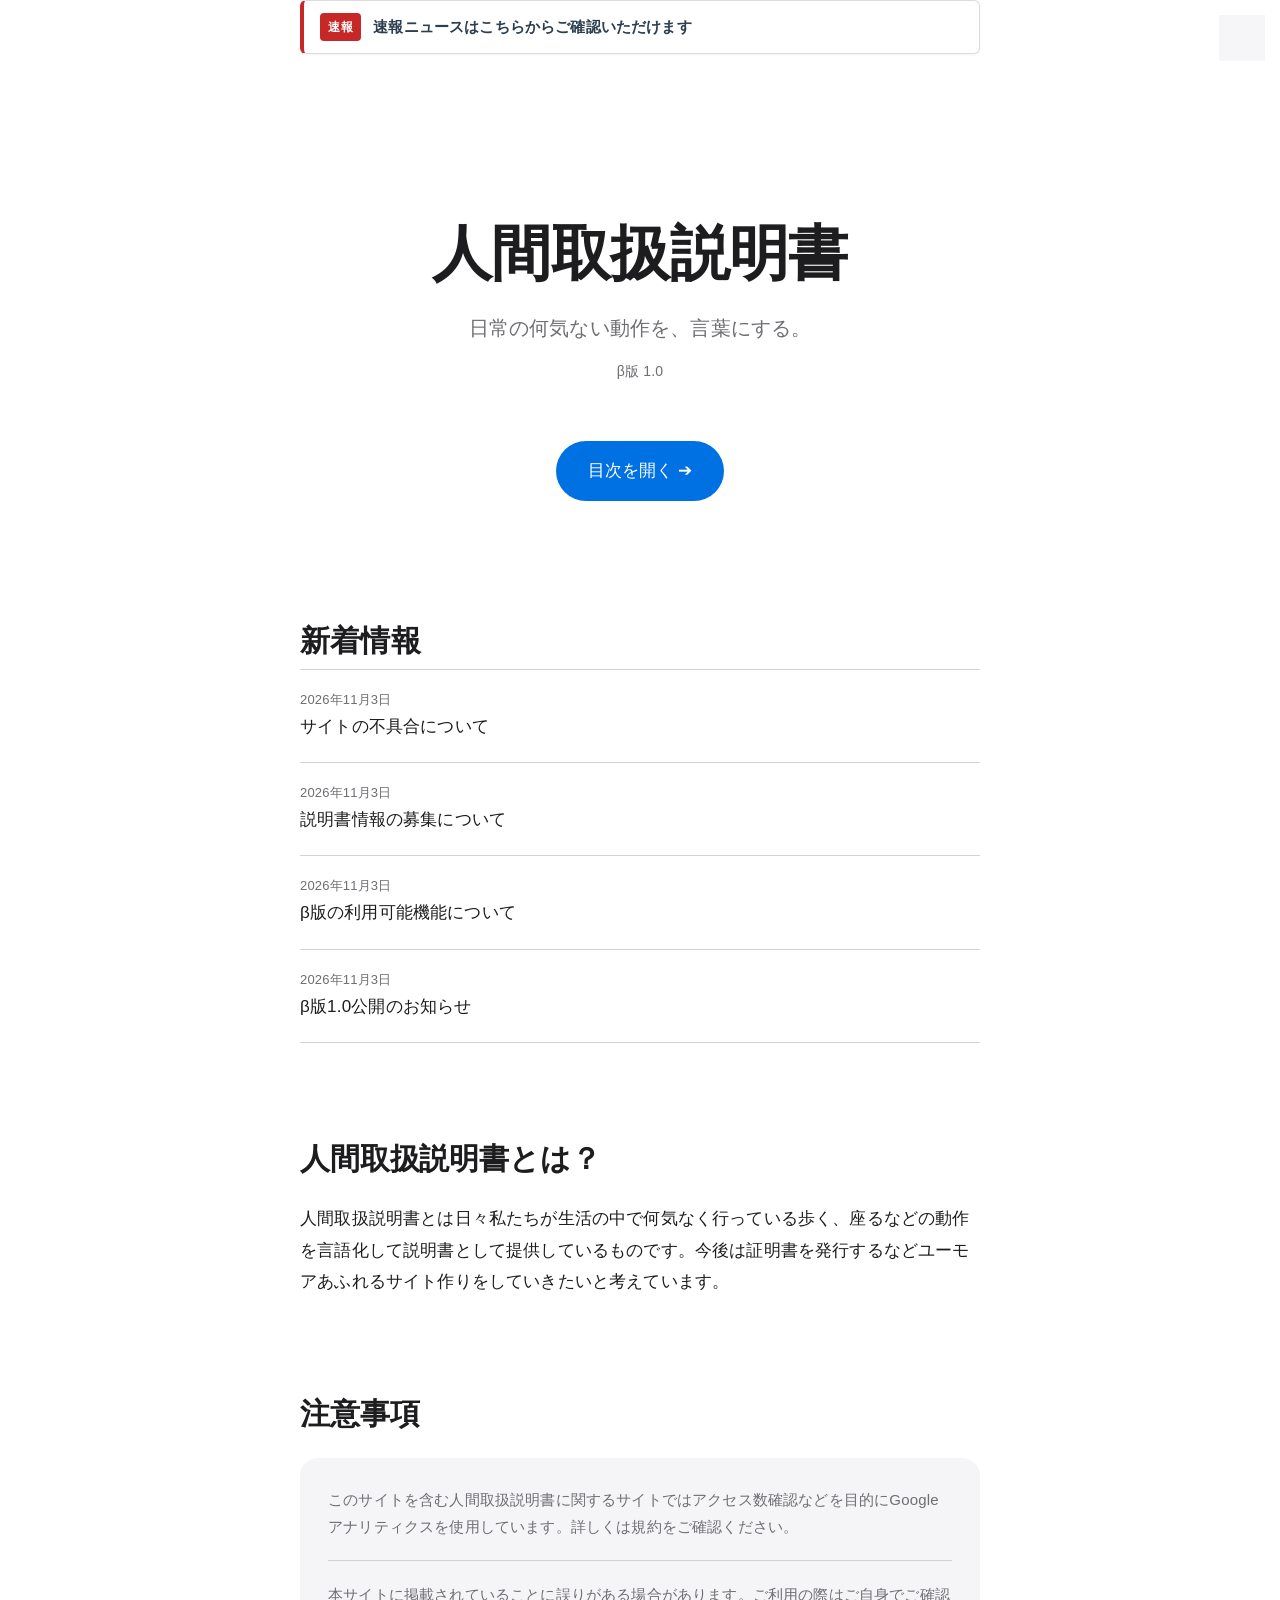
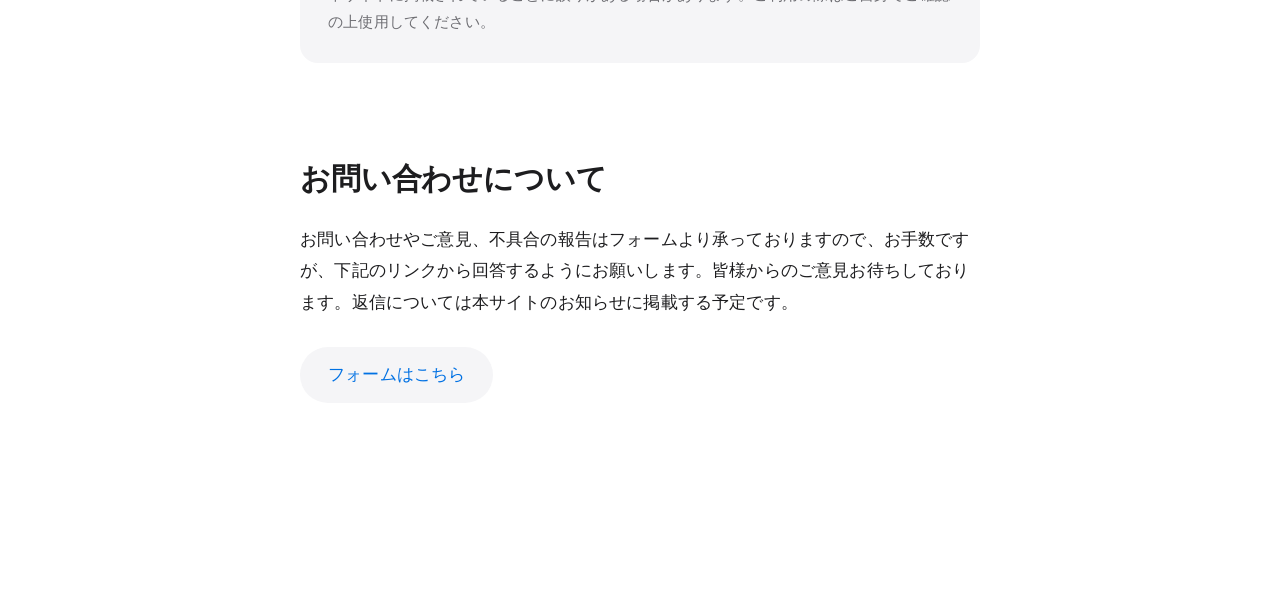
==== File/index.html @ 8fcf781a "Add files via upload" ====
<!DOCTYPE html>
<html lang="ja">
<head>
<!-- Google tag (gtag.js) -->
<script async src="https://www.googletagmanager.com/gtag/js?id=G-K6Q22WLT6H"></script>
<script>
  window.dataLayer = window.dataLayer || [];
  function gtag(){dataLayer.push(arguments);}
  gtag('js', new Date());

  gtag('config', 'G-K6Q22WLT6H');
</script>
  <meta charset="UTF-8">
  <meta http-equiv="X-UA-Compatible" content="IE=Edge">
  <meta name="viewport" content="width=device-width, initial-scale=1">

  <title>人間取扱説明書</title>

  <!-- Custom Styles -->
  <link rel="stylesheet" href="style.css">
  <!-- Google tag (gtag.js) -->
<script async src="https://www.googletagmanager.com/gtag/js?id=G-6L32VTTC0X"></script>
<script>
  window.dataLayer = window.dataLayer || [];
  function gtag(){dataLayer.push(arguments);}
  gtag('js', new Date());

  gtag('config', 'G-6L32VTTC0X');
</script>
</head>

<body>

  <!-- ハンバーガーボタン -->
  <button type="button" class="hamburger-btn" id="hamburgerBtn" aria-label="メニューを開く">
    <span class="hamburger-bar"></span>
    <span class="hamburger-bar"></span>
    <span class="hamburger-bar"></span>
  </button>

  <!-- オーバーレイ背景 -->
  <div class="nav-overlay" id="navOverlay"></div>

  <!-- ナビゲーションメニュー -->
  <nav class="drawer-nav" id="drawerNav">
    <ul class="drawer-menu">
      <li><a href="index.html">トップ</a></li>
      <li><a href="mokuji.html">目次</a></li>
      <li><a href="kiyaku.html">利用規約</a></li>
      <li><a href="foam.html">お問い合わせ</a></li>
      <li><button type="button" class="menu-info-btn" id="infoMenuBtn">情報</button></li>
    </ul>
  </nav>

  <!-- 情報表示用モーダル（ポップアップ） -->
  <div class="info-modal" id="infoModal" aria-hidden="true">
    <div class="info-modal-overlay" id="modalOverlay"></div>
    <div class="info-modal-content">
      <div class="info-modal-header">
        <h3>閲覧環境・情報</h3>
        <button type="button" class="info-modal-close" id="modalCloseBtn" aria-label="閉じる">&times;</button>
      </div>
      <div class="info-modal-body">
        <dl class="info-list">
          <dt>利用ブラウザ</dt>
          <dd id="infoBrowser">-</dd>
          <dt>OS</dt>
          <dd id="infoOS">-</dd>
          <dt>OSバージョン</dt>
          <dd id="infoOSVer">-</dd>
          <dt>端末名</dt>
          <dd id="infoDevice">-</dd>
          <dt>アクセス日時</dt>
          <dd id="infoTime">-</dd>
          <dt>人間取扱説明書バージョン</dt>
          <dd id="infoAppVer">β版 1.0</dd>
        </dl>
      </div>
    </div>
  </div>

  <main class="sheet">
    
<!-- 🚨 速報ニュースエリア（見出しのみ・落ち着いたデザイン） -->
<section class="breaking-news-simple">
  <span class="breaking-badge">速報</span>
  <a href="date.html?page=5" class="breaking-text">速報ニュースはこちらからご確認いただけます</a>
</section>

    <!-- 表紙 -->
    <header class="cover">
      <h1>人間取扱説明書</h1>
      <p class="cover-sub">日常の何気ない動作を、言葉にする。</p>
      <p class="cover-ver">β版 1.0</p>
    </header>

    <!-- 目次ボタン -->
    <div class="mokuji-wrapper">
      <a href="mokuji.html" id="mokuji" class="btn-mokuji">目次を開く ➔</a>
    </div>
        <!-- 新着情報セクション -->
    <section class="news-container">
      <div class="news-header">新着情報</div>
      <ul class="news-list">
             <li><div class="news-content">
            <div class="news-date">2026年11月3日</div>
            <a href="date.html?page=7">サイトの不具合について</a>
          </div>
        </li>
         <li><div class="news-content">
            <div class="news-date">2026年11月3日</div>
            <a href="date.html?page=4">説明書情報の募集について</a>
          </div>
        </li>
        <li>
          <div class="news-content">
            <div class="news-date">2026年11月3日</div>
            <a href="date.html?page=3">β版の利用可能機能について</a>
          </div>
        </li>
        <li>
          <div class="news-content">
            <div class="news-date">2026年11月3日</div>
            <a href="date.html?page=2">β版1.0公開のお知らせ</a>
          </div>
        </li>
      </ul>
    </section>


    <section class="block">
      <h2>人間取扱説明書とは？</h2>
      <p>人間取扱説明書とは日々私たちが生活の中で何気なく行っている歩く、座るなどの動作を言語化して説明書として提供しているものです。今後は証明書を発行するなどユーモアあふれるサイト作りをしていきたいと考えています。</p>
    </section>


    <!-- 注意事項 -->
    <section class="caution">
      <h2 class="caution-title">注意事項</h2>
      <ul class="caution-list">
        <li>このサイトを含む人間取扱説明書に関するサイトではアクセス数確認などを目的にGoogleアナリティクスを使用しています。詳しくは規約をご確認ください。</li>
        <li>本サイトに掲載されていることに誤りがある場合があります。ご利用の際はご自身でご確認の上使用してください。</li>
      </ul>
    </section>

    <section class="block">
      <h2>お問い合わせについて</h2>
      <p>お問い合わせやご意見、不具合の報告はフォームより承っておりますので、お手数ですが、下記のリンクから回答するようにお願いします。皆様からのご意見お待ちしております。返信については本サイトのお知らせに掲載する予定です。</p>
      <a href="foam.html" class="btn-form">フォームはこちら</a>
    </section>

  </main>

  <script src="main.js"></script>
</body>
</html>
---- File/style.css ----
/* ==========================================
   人間取扱説明書 - ミニマルデザイン
   余白・大きな見出し・細い線・ごく弱い影
   ========================================== */
:root {
  --text: #1d1d1f;
  --text-sub: #6e6e73;
  --bg: #ffffff;
  --surface: #f5f5f7;
  --line: #d2d2d7;
  --accent: #0071e3;
  --accent-hover: #0062c4;
  --radius: 18px;
}

*,
*::before,
*::after { box-sizing: border-box; }

html { font-size: 16px; }

body {
  margin: 0;
  padding: 0 24px 96px;
  background: var(--bg);
  color: var(--text);
  font-family: -apple-system, BlinkMacSystemFont, "SF Pro Text", "Hiragino Sans",
               "Hiragino Kaku Gothic ProN", "Noto Sans JP", "Yu Gothic", Meiryo, sans-serif;
  font-size: 1.0625rem;
  line-height: 1.85;
  letter-spacing: 0.01em;
  -webkit-font-smoothing: antialiased;
  -webkit-text-size-adjust: 100%;
}

a { color: var(--accent); text-decoration: none; }
a:hover { text-decoration: underline; }

:focus-visible {
  outline: 3px solid rgba(0, 113, 227, 0.45);
  outline-offset: 3px;
}

.sheet {
  max-width: 680px;
  margin: 0 auto;
}

/* --- 表紙 --- */
.cover {
  padding: 144px 0 56px;
  text-align: center;
}

h1 {
  margin: 0;
  font-size: clamp(2.5rem, 9vw, 3.75rem);
  font-weight: 700;
  line-height: 1.2;
  letter-spacing: -0.01em;
}

.cover-sub {
  margin: 20px 0 0;
  font-size: 1.25rem;
  color: var(--text-sub);
}

.cover-ver {
  margin: 12px 0 0;
  font-size: 0.875rem;
  color: var(--text-sub);
}

/* --- 目次ボタン --- */
.mokuji-wrapper {
  text-align: center;
  margin: 0 0 120px;
}

.btn-mokuji {
  display: inline-block;
  padding: 14px 32px;
  background: var(--accent);
  color: #fff;
  border-radius: 980px;
  font-size: 1.0625rem;
  font-weight: 500;
  text-decoration: none;
  transition: background-color 0.2s ease;
}

.btn-mokuji:hover {
  background: var(--accent-hover);
  text-decoration: none;
}

/* --- 見出し・本文 --- */
.block,
.news-container,
.caution { margin-bottom: 96px; }

h2 {
  margin: 0 0 24px;
  font-size: 1.875rem;
  font-weight: 700;
  line-height: 1.35;
  letter-spacing: -0.005em;
}

p { margin: 0 0 1.25em; color: var(--text); }

/* --- 新着情報 --- */
.news-header {
  margin-bottom: 8px;
  font-size: 1.875rem;
  font-weight: 700;
  line-height: 1.35;
}

.news-list {
  list-style: none;
  margin: 0;
  padding: 0;
  border-top: 1px solid var(--line);
}

.news-list li {
  padding: 20px 0;
  border-bottom: 1px solid var(--line);
}

.news-content { display: flex; flex-direction: column; }

.news-date {
  font-size: 0.8125rem;
  color: var(--text-sub);
  line-height: 1.6;
}

.news-list a {
  color: var(--text);
  font-weight: 500;
}

.news-list a:hover { color: var(--accent); text-decoration: none; }

.badge {
  color: #d32f2f;
  font-size: 0.85rem;
  font-weight: bold;
  margin-left: 5px;
}

/* --- 注意事項 --- */
.caution-title { margin-bottom: 24px; }

.caution-list {
  list-style: none;
  margin: 0;
  padding: 8px 28px;
  background: var(--surface);
  border-radius: var(--radius);
}

.caution-list li {
  padding: 20px 0;
  border-bottom: 1px solid var(--line);
  font-size: 0.9375rem;
  line-height: 1.8;
  color: var(--text-sub);
}

.caution-list li:last-child { border-bottom: none; }

/* --- フォームリンク --- */
.btn-form {
  display: inline-block;
  margin-top: 8px;
  padding: 12px 28px;
  background: var(--surface);
  color: var(--accent);
  border-radius: 980px;
  font-weight: 500;
  text-decoration: none;
  transition: background-color 0.2s ease;
}

.btn-form:hover {
  background: #ebebef;
  text-decoration: none;
}

/* ==========================================
   ハンバーガーボタン
   ========================================== */
.hamburger-btn {
  position: fixed;
  top: 16px;
  right: 16px;
  z-index: 1001;
  width: 44px;
  height: 44px;
  background: rgba(245, 245, 247, 0.85);
  -webkit-backdrop-filter: saturate(180%) blur(20px);
  backdrop-filter: saturate(180%) blur(20px);
  border: none;
  border-radius: 50%;
  box-shadow: 0 0 0 1px rgba(0, 0, 0, 0.06);
  cursor: pointer;
  display: flex;
  flex-direction: column;
  justify-content: center;
  align-items: center;
  gap: 5px;
  padding: 0;
}

.hamburger-bar {
  display: block;
  width: 18px;
  height: 1.5px;
  background-color: var(--text);
  transition: transform 0.3s ease, opacity 0.3s ease;
}

.hamburger-btn.is-active .hamburger-bar:nth-child(1) { transform: translateY(6.5px) rotate(45deg); }
.hamburger-btn.is-active .hamburger-bar:nth-child(2) { opacity: 0; }
.hamburger-btn.is-active .hamburger-bar:nth-child(3) { transform: translateY(-6.5px) rotate(-45deg); }

/* ==========================================
   ドロワーメニュー & オーバーレイ
   ========================================== */
.nav-overlay {
  position: fixed;
  top: 0;
  left: 0;
  width: 100%;
  height: 100%;
  background-color: rgba(0, 0, 0, 0.25);
  z-index: 999;
  opacity: 0;
  visibility: hidden;
  transition: opacity 0.3s ease, visibility 0.3s ease;
}

.nav-overlay.is-active { opacity: 1; visibility: visible; }

.drawer-nav {
  position: fixed;
  top: 0;
  right: -300px;
  width: 280px;
  height: 100%;
  background-color: rgba(255, 255, 255, 0.92);
  -webkit-backdrop-filter: saturate(180%) blur(20px);
  backdrop-filter: saturate(180%) blur(20px);
  z-index: 1000;
  box-shadow: -1px 0 0 rgba(0, 0, 0, 0.08);
  transition: right 0.3s ease;
  padding-top: 88px;
}

.drawer-nav.is-active { right: 0; }

.drawer-menu {
  list-style: none;
  padding: 0 24px;
  margin: 0;
}

.drawer-menu li { border-bottom: 1px solid #e8e8ed; }

.drawer-menu a,
.drawer-menu .menu-info-btn {
  display: block;
  width: 100%;
  padding: 18px 0;
  color: var(--text);
  text-decoration: none;
  font-size: 1.0625rem;
  font-weight: 500;
  text-align: left;
  background: none;
  border: none;
  cursor: pointer;
  font-family: inherit;
}

.drawer-menu a:hover,
.drawer-menu .menu-info-btn:hover {
  color: var(--accent);
  text-decoration: none;
}

/* ==========================================
   情報モーダル（ポップアップ）
   ========================================== */
.info-modal {
  position: fixed;
  top: 0;
  left: 0;
  width: 100%;
  height: 100%;
  z-index: 2000;
  display: flex;
  justify-content: center;
  align-items: center;
  opacity: 0;
  visibility: hidden;
  transition: opacity 0.3s ease, visibility 0.3s ease;
}

.info-modal.is-active { opacity: 1; visibility: visible; }

.info-modal-overlay {
  position: absolute;
  top: 0;
  left: 0;
  width: 100%;
  height: 100%;
  background-color: rgba(0, 0, 0, 0.3);
}

.info-modal-content {
  position: relative;
  background-color: var(--bg);
  width: 90%;
  max-width: 440px;
  border-radius: 20px;
  box-shadow: 0 12px 40px rgba(0, 0, 0, 0.12);
  overflow: hidden;
  z-index: 2001;
}

.info-modal-header {
  display: flex;
  justify-content: space-between;
  align-items: center;
  padding: 20px 24px 8px;
  color: var(--text);
}

.info-modal-header h3 {
  margin: 0;
  font-size: 1.25rem;
  font-weight: 700;
}

.info-modal-close {
  width: 32px;
  height: 32px;
  background: var(--surface);
  border: none;
  border-radius: 50%;
  color: var(--text-sub);
  font-size: 1.25rem;
  line-height: 1;
  cursor: pointer;
  padding: 0;
}

.info-modal-close:hover { background: #ebebef; }

.info-modal-body { padding: 8px 24px 24px; }

.info-list {
  display: grid;
  grid-template-columns: 150px 1fr;
  margin: 0;
  font-size: 0.9375rem;
  line-height: 1.6;
}

.info-list dt,
.info-list dd {
  padding: 12px 0;
  border-bottom: 1px solid #e8e8ed;
}

.info-list dt { color: var(--text-sub); }

.info-list dd {
  margin: 0;
  color: var(--text);
  word-break: break-all;
}

.info-list dt:nth-last-of-type(1),
.info-list dd:last-of-type { border-bottom: none; }

/* ==========================================
   スマホ
   ========================================== */
@media (max-width: 480px) {
  body { padding: 0 20px 72px; font-size: 1rem; }
  .cover { padding: 112px 0 40px; }
  .cover-sub { font-size: 1.0625rem; }
  .mokuji-wrapper { margin-bottom: 88px; }
  .block, .news-container, .caution { margin-bottom: 72px; }
  h2, .news-header { font-size: 1.625rem; }
  .caution-list { padding: 4px 20px; }

  .info-list { grid-template-columns: 1fr; }
  .info-list dt { padding: 12px 0 0; border-bottom: none; font-size: 0.8125rem; }
  .info-list dd { padding: 2px 0 12px; }
}

@media (prefers-reduced-motion: reduce) {
  * { transition: none !important; }
}
/* --- 落ち着いた速報ニュースのデザイン --- */
.breaking-news-simple {
    background-color: #ffffff;
    border: 1px solid #dcdcdc;
    border-left: 4px solid #c62828; /* 左端だけに深みのある赤アクセント */
    border-radius: 6px;
    padding: 12px 16px;
    margin-bottom: 20px;
    display: flex;
    align-items: center;
    gap: 12px;
    box-shadow: 0 1px 3px rgba(0, 0, 0, 0.05);
}

/* バッジ（派手さを抑えたエンジ色） */
.breaking-badge {
    background-color: #c62828;
    color: #ffffff;
    font-size: 0.75rem;
    font-weight: bold;
    padding: 3px 8px;
    border-radius: 4px;
    white-space: nowrap;
    letter-spacing: 0.05em;
}

/* 見出しテキストとリンク */
.breaking-text {
    color: #2c3e50;
    font-size: 0.95rem;
    font-weight: 600;
    text-decoration: none;
    line-height: 1.4;
    transition: color 0.2s ease;
}

.breaking-text:hover {
    color: #c62828;
    text-decoration: underline;
}

/* スマホ表示の微調整 */
@media (max-width: 480px) {
    .breaking-news-simple {
        padding: 10px 12px;
        gap: 8px;
    }
    .breaking-text {
        font-size: 0.88rem;
    }
}
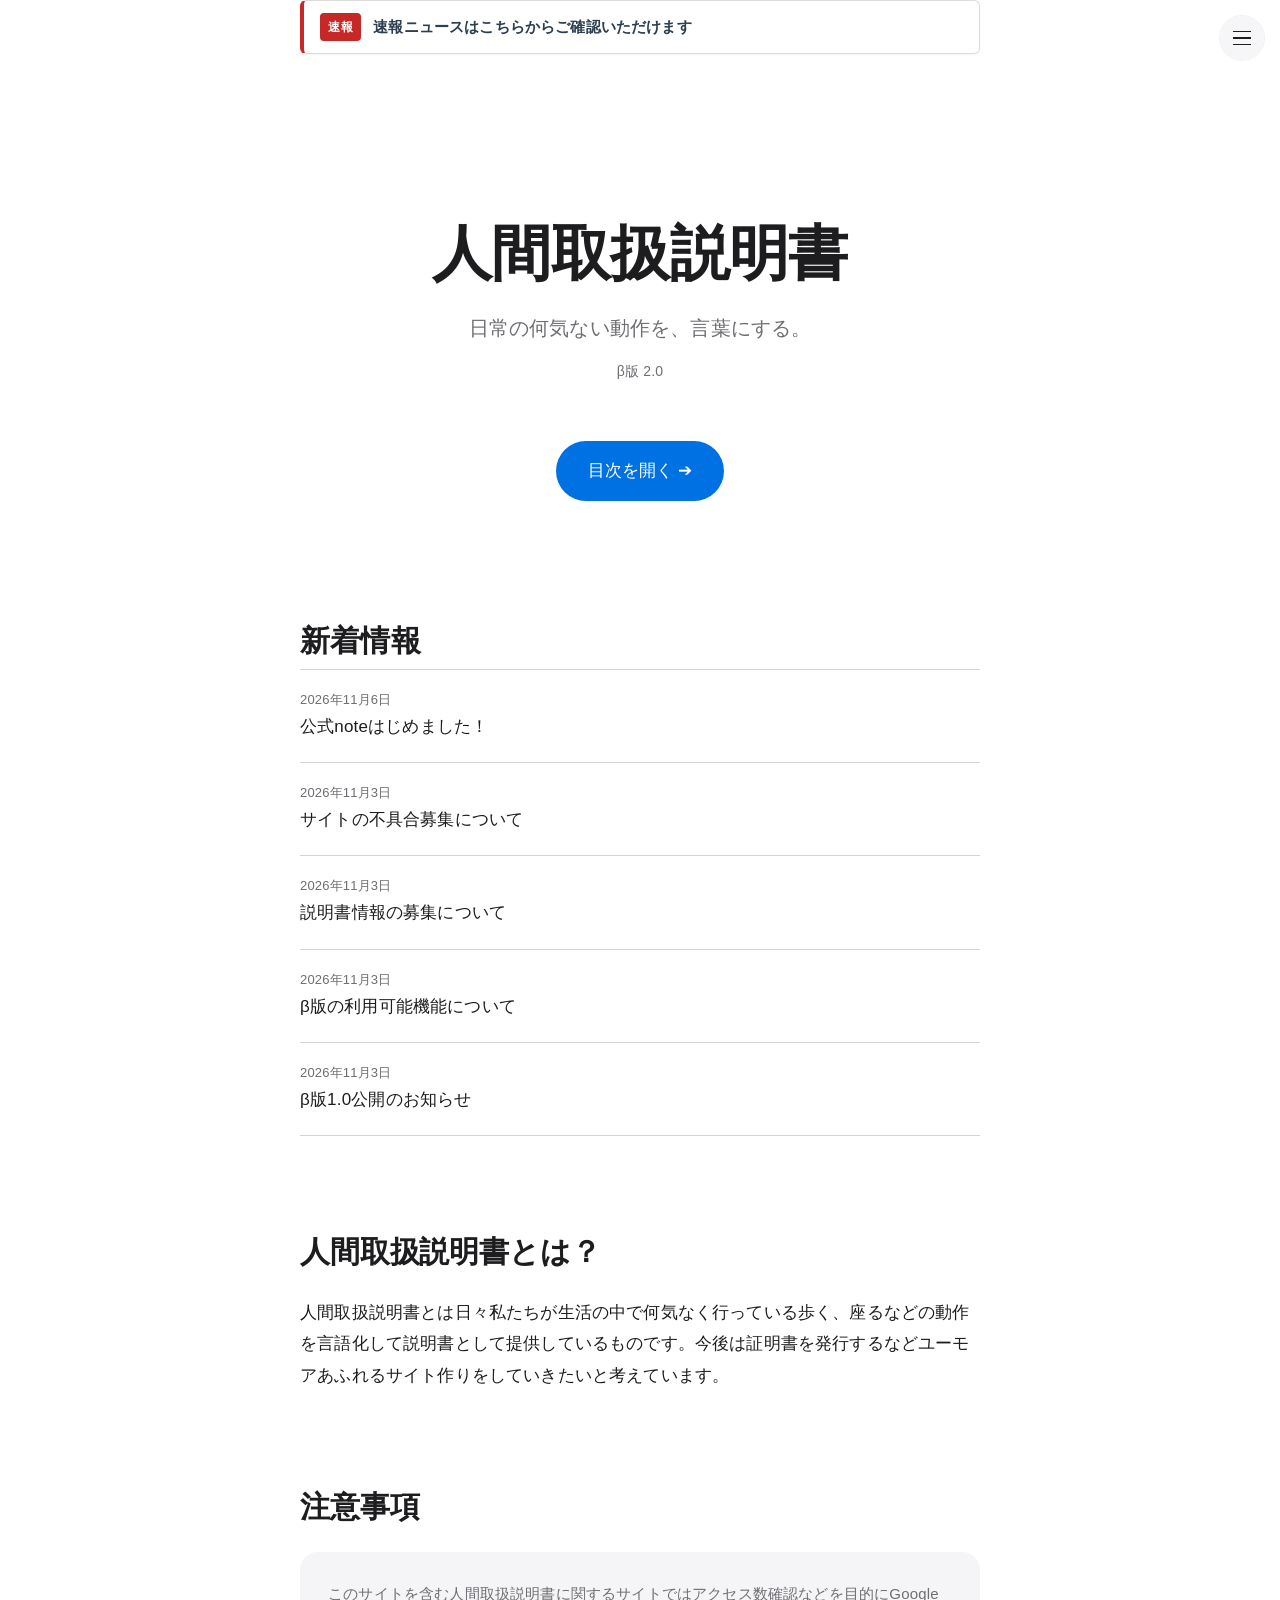
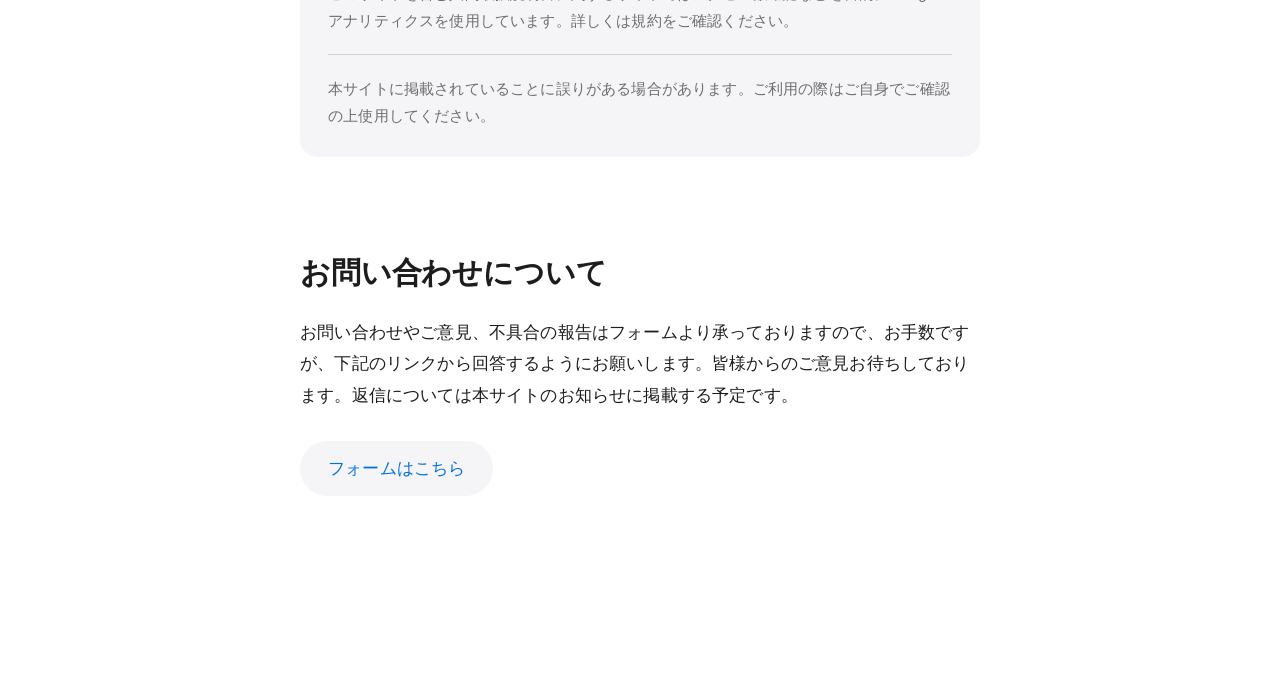
==== commit a1de0878: "Add files via upload" ====
--- a/File/index.html
+++ b/File/index.html
@@ -48,6 +48,7 @@
       <li><a href="mokuji.html">目次</a></li>
       <li><a href="kiyaku.html">利用規約</a></li>
       <li><a href="foam.html">お問い合わせ</a></li>
+        <li><a href="Maintenance.html">メンテナンス情報</a></li>
       <li><button type="button" class="menu-info-btn" id="infoMenuBtn">情報</button></li>
     </ul>
   </nav>
@@ -73,7 +74,7 @@
           <dt>アクセス日時</dt>
           <dd id="infoTime">-</dd>
           <dt>人間取扱説明書バージョン</dt>
-          <dd id="infoAppVer">β版 1.0</dd>
+          <dd id="infoAppVer">β版 2.0</dd>
         </dl>
       </div>
     </div>
@@ -91,7 +92,7 @@
     <header class="cover">
       <h1>人間取扱説明書</h1>
       <p class="cover-sub">日常の何気ない動作を、言葉にする。</p>
-      <p class="cover-ver">β版 1.0</p>
+      <p class="cover-ver">β版 2.0</p>
     </header>
 
     <!-- 目次ボタン -->
@@ -102,9 +103,14 @@
     <section class="news-container">
       <div class="news-header">新着情報</div>
       <ul class="news-list">
+                     <li><div class="news-content">
+            <div class="news-date">2026年11月6日</div>
+            <a href="date.html?page=8">公式noteはじめました！</a>
+          </div>
+        </li>
              <li><div class="news-content">
             <div class="news-date">2026年11月3日</div>
-            <a href="date.html?page=7">サイトの不具合について</a>
+            <a href="date.html?page=7">サイトの不具合募集について</a>
           </div>
         </li>
          <li><div class="news-content">
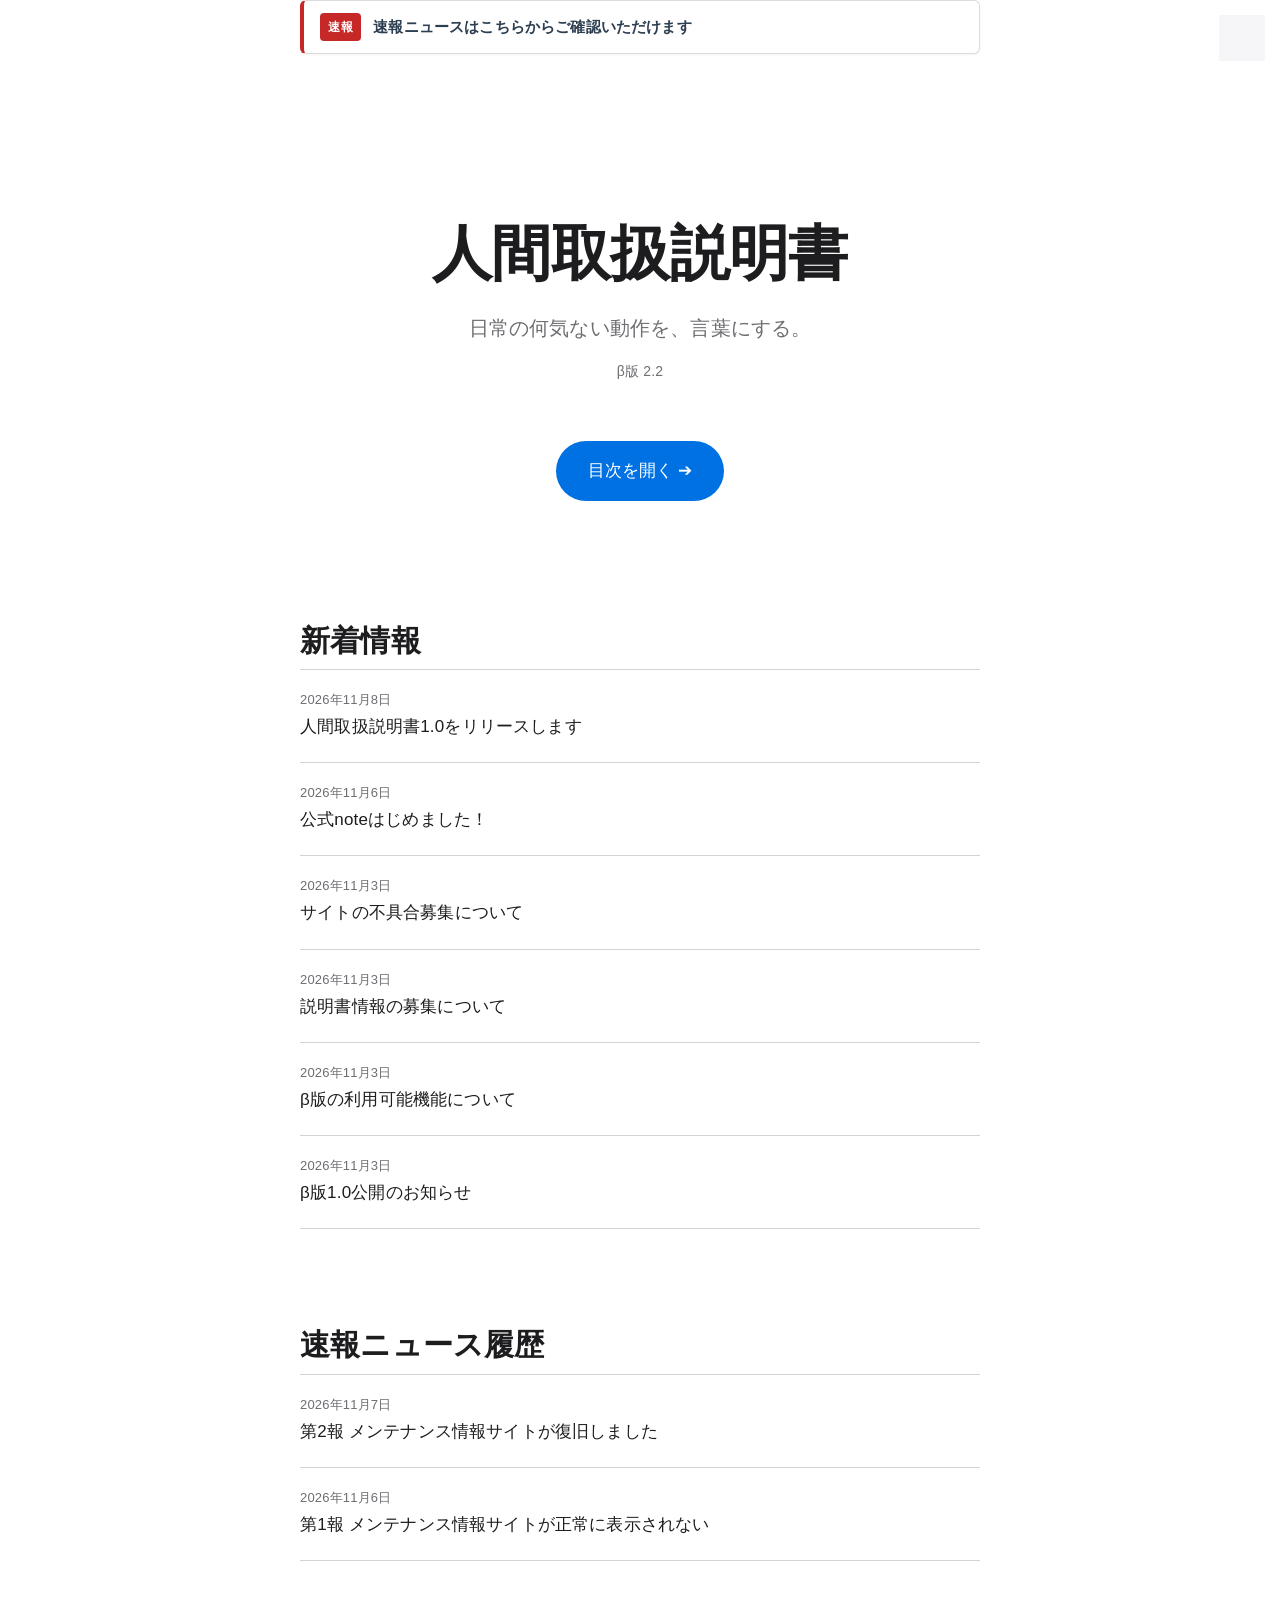
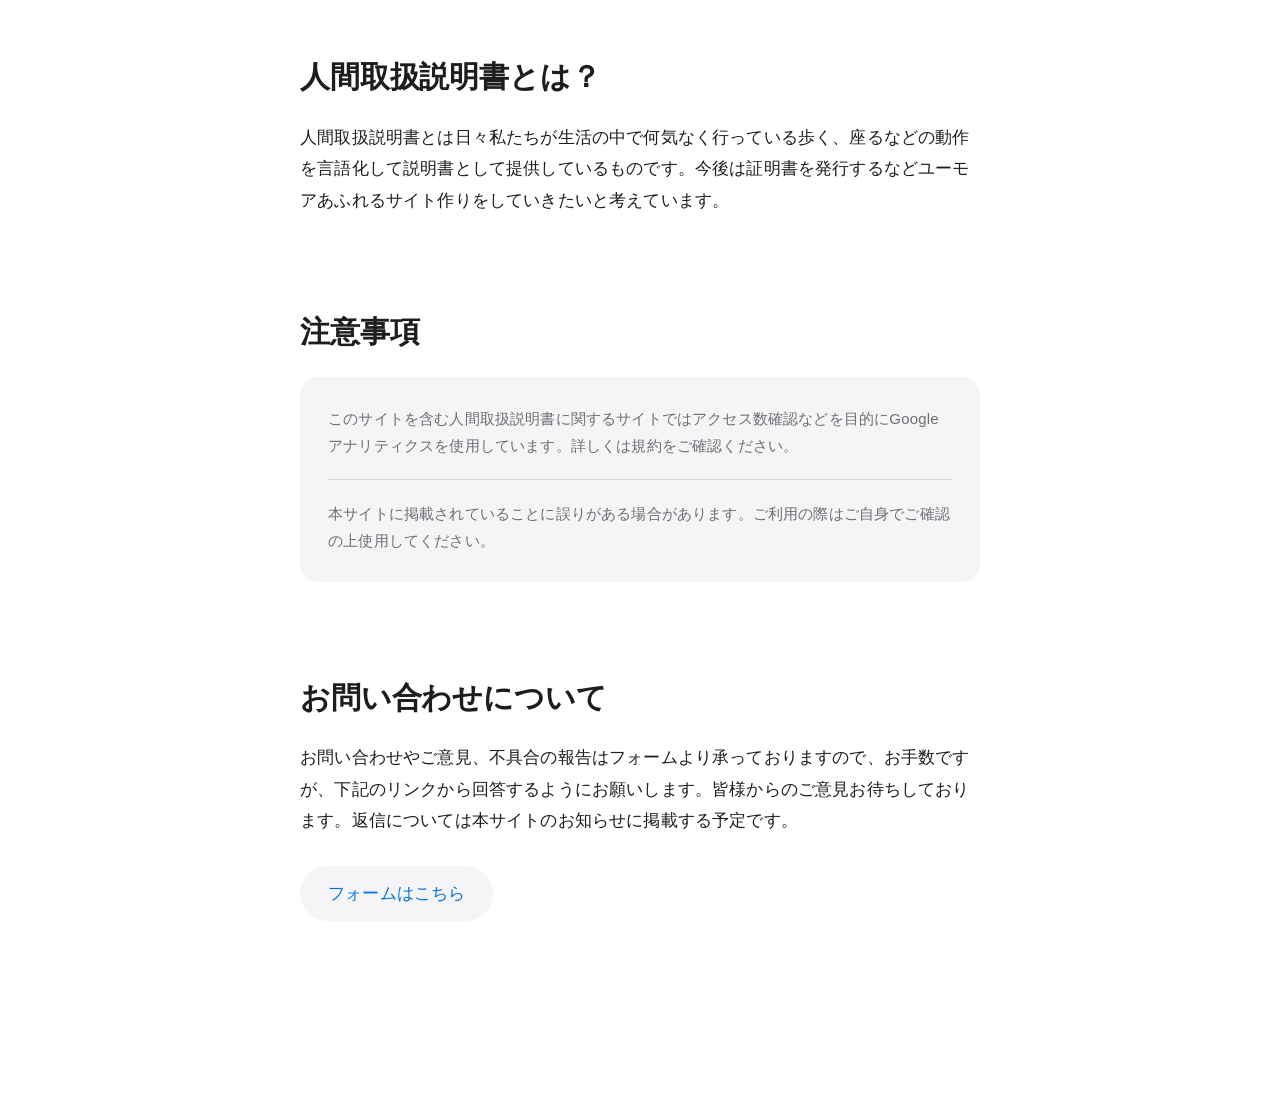
==== commit 16263b1e: "Add files via upload" ====
--- a/File/index.html
+++ b/File/index.html
@@ -74,7 +74,7 @@
           <dt>アクセス日時</dt>
           <dd id="infoTime">-</dd>
           <dt>人間取扱説明書バージョン</dt>
-          <dd id="infoAppVer">β版 2.0</dd>
+          <dd id="infoAppVer">β版 2.2</dd>
         </dl>
       </div>
     </div>
@@ -92,18 +92,35 @@
     <header class="cover">
       <h1>人間取扱説明書</h1>
       <p class="cover-sub">日常の何気ない動作を、言葉にする。</p>
-      <p class="cover-ver">β版 2.0</p>
+      <p class="cover-ver">β版 2.2</p>
     </header>
 
     <!-- 目次ボタン -->
     <div class="mokuji-wrapper">
       <a href="mokuji.html" id="mokuji" class="btn-mokuji">目次を開く ➔</a>
     </div>
+    
+<!-- ブックマーク案内 -->
+<aside class="bookmark-tip" id="bookmarkTip" hidden>
+  <p class="bookmark-text">
+    <strong>ブックマークに保存して簡単にアクセスしませんか？</strong>
+    <span id="bookmarkHow"></span>
+  </p>
+  <button type="button" class="bookmark-close" id="bookmarkClose" aria-label="閉じる">&times;</button>
+</aside>
+    
+    
+    
         <!-- 新着情報セクション -->
     <section class="news-container">
       <div class="news-header">新着情報</div>
       <ul class="news-list">
-                     <li><div class="news-content">
+        <li><div class="news-content">
+            <div class="news-date">2026年11月8日</div>
+            <a href="date.html?page=14">人間取扱説明書1.0をリリースします</a>
+          </div>
+        </li>
+         <li><div class="news-content">
             <div class="news-date">2026年11月6日</div>
             <a href="date.html?page=8">公式noteはじめました！</a>
           </div>
@@ -132,7 +149,22 @@
         </li>
       </ul>
     </section>
-
+        <!-- 速報ニュース履歴 -->
+    <section class="news-container">
+      <div class="news-header">速報ニュース履歴</div>
+      <ul class="news-list">
+                     <li><div class="news-content">
+            <div class="news-date">2026年11月7日</div>
+            <a href="date.html?page=11">第2報 メンテナンス情報サイトが復旧しました</a>
+          </div>
+          </li>
+                               <li><div class="news-content">
+            <div class="news-date">2026年11月6日</div>
+            <a href="date.html?page=10">第1報 メンテナンス情報サイトが正常に表示されない</a>
+          </div>
+          </li>
+      </ul>
+    </section>
 
     <section class="block">
       <h2>人間取扱説明書とは？</h2>
--- a/File/style.css
+++ b/File/style.css
@@ -460,3 +460,51 @@
         font-size: 0.88rem;
     }
 }
+
+
+
+/* --- ブックマーク案内 --- */
+.bookmark-tip {
+  display: flex;
+  align-items: center;
+  justify-content: space-between;
+  gap: 16px;
+  margin: -64px 0 96px;
+  padding: 20px 24px;
+  background: var(--surface);
+  border-radius: var(--radius);
+}
+
+.bookmark-tip[hidden] { display: none; }
+
+.bookmark-text {
+  margin: 0;
+  font-size: 0.9375rem;
+  line-height: 1.7;
+  color: var(--text-sub);
+}
+
+.bookmark-text strong {
+  display: block;
+  color: var(--text);
+  font-weight: 500;
+}
+
+.bookmark-close {
+  flex: none;
+  width: 32px;
+  height: 32px;
+  background: #ebebef;
+  border: none;
+  border-radius: 50%;
+  color: var(--text-sub);
+  font-size: 1.25rem;
+  line-height: 1;
+  cursor: pointer;
+}
+
+.bookmark-close:hover { background: #e0e0e5; }
+
+@media (max-width: 480px) {
+  .bookmark-tip { margin: -48px 0 72px; padding: 16px 18px; }
+}
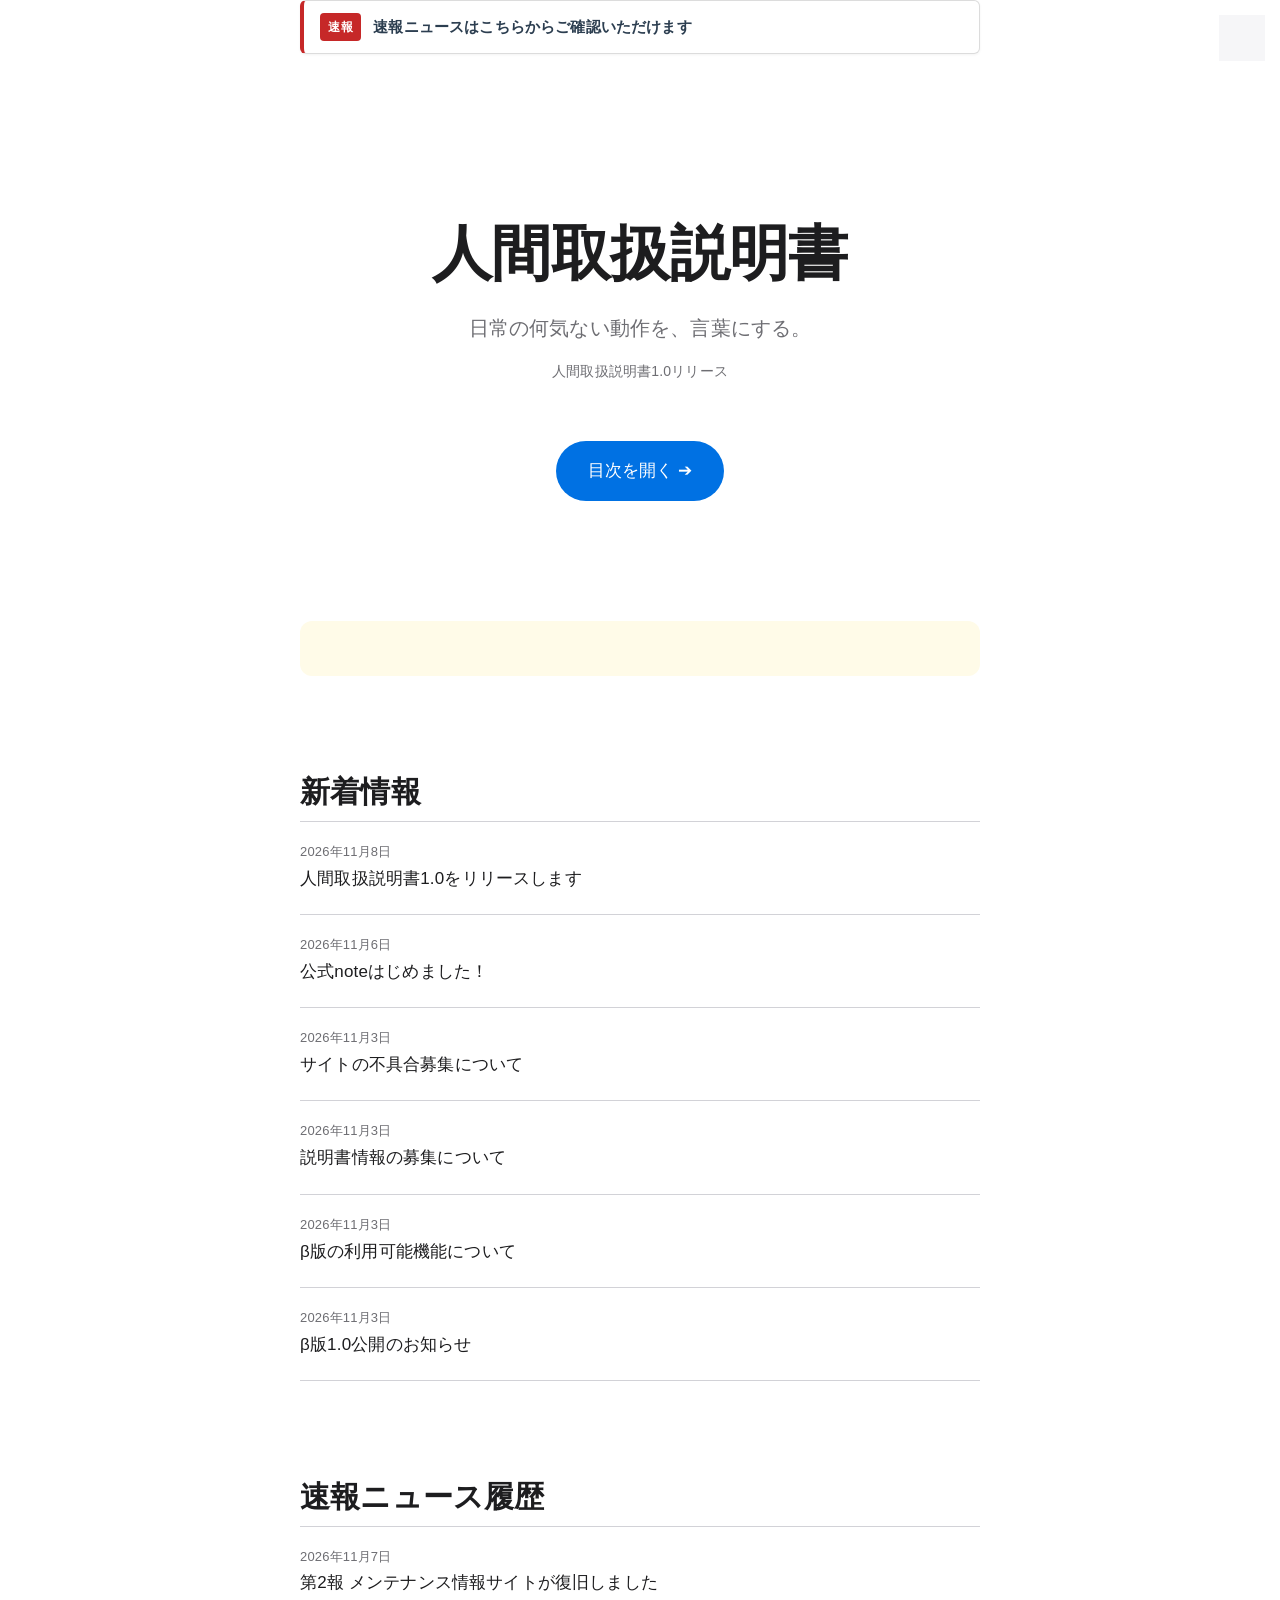
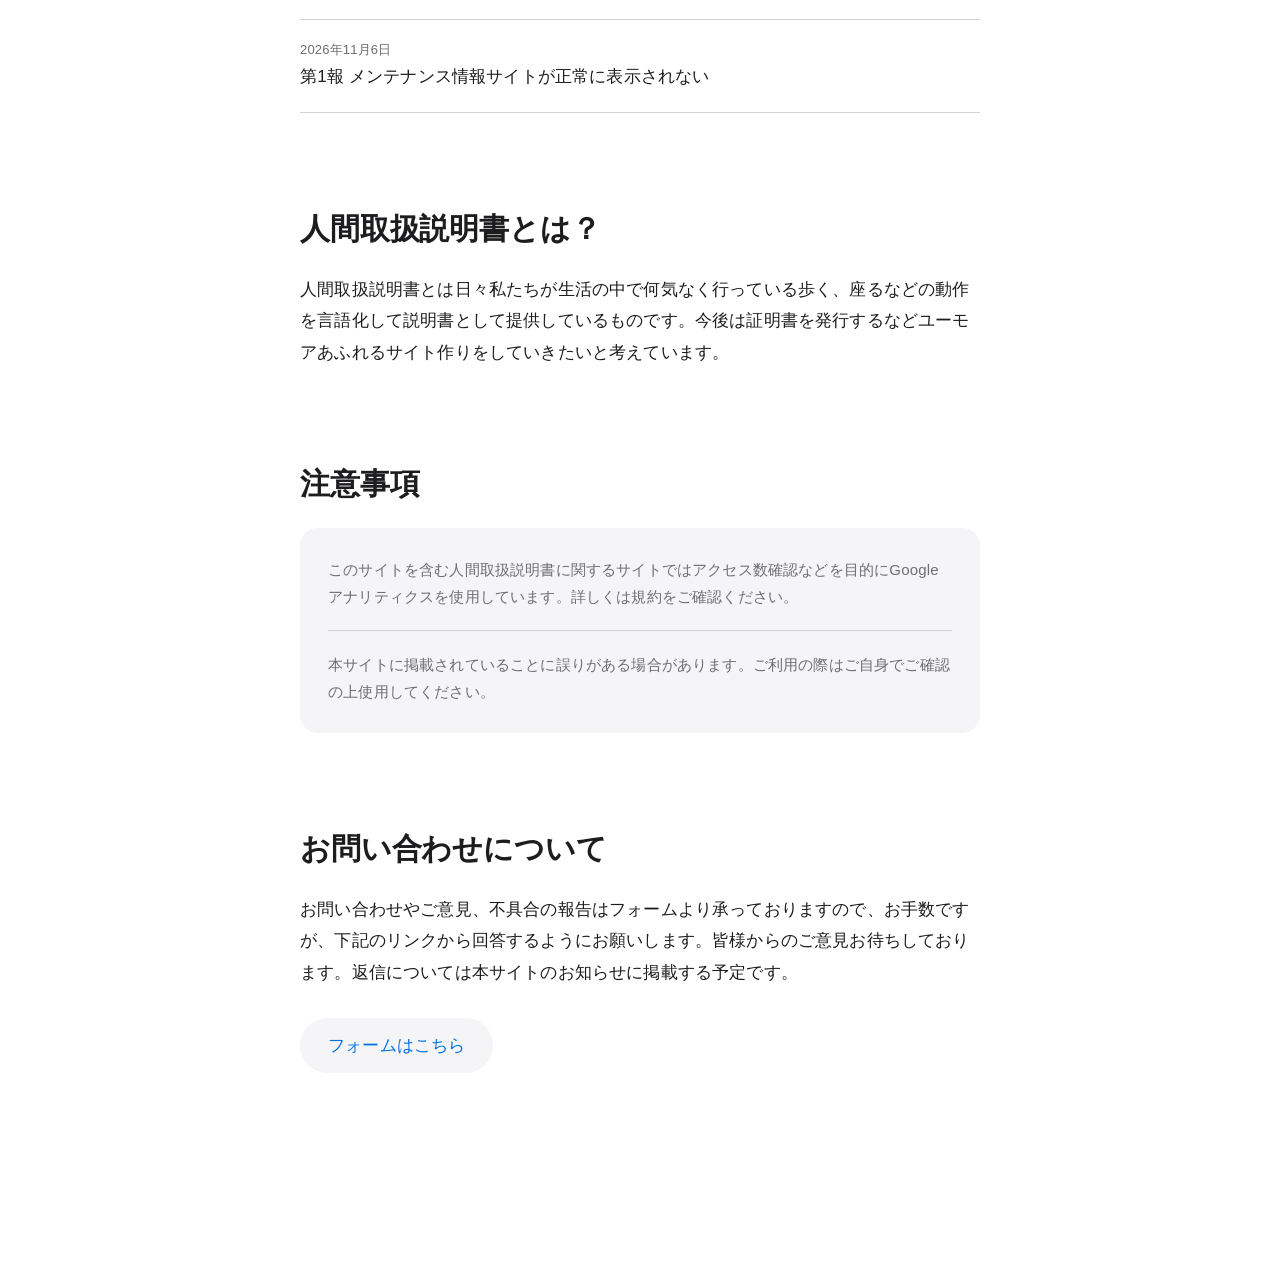
==== commit 88def115: "Add files via upload" ====
--- a/File/index.html
+++ b/File/index.html
@@ -74,7 +74,7 @@
           <dt>アクセス日時</dt>
           <dd id="infoTime">-</dd>
           <dt>人間取扱説明書バージョン</dt>
-          <dd id="infoAppVer">β版 2.2</dd>
+          <dd id="infoAppVer">1.0</dd>
         </dl>
       </div>
     </div>
@@ -92,7 +92,7 @@
     <header class="cover">
       <h1>人間取扱説明書</h1>
       <p class="cover-sub">日常の何気ない動作を、言葉にする。</p>
-      <p class="cover-ver">β版 2.2</p>
+      <p class="cover-ver">人間取扱説明書1.0リリース</p>
     </header>
 
     <!-- 目次ボタン -->
@@ -108,7 +108,9 @@
   </p>
   <button type="button" class="bookmark-close" id="bookmarkClose" aria-label="閉じる">&times;</button>
 </aside>
-    
+    <div class="ticker" role="marquee" aria-label="お知らせ">
+  <span class="ticker-text">人間取扱説明書トップページへようこそ。人間取扱説明書1.0の提供を26/11/11に開始しました。</span>
+</div>
     
     
         <!-- 新着情報セクション -->
@@ -186,7 +188,6 @@
       <p>お問い合わせやご意見、不具合の報告はフォームより承っておりますので、お手数ですが、下記のリンクから回答するようにお願いします。皆様からのご意見お待ちしております。返信については本サイトのお知らせに掲載する予定です。</p>
       <a href="foam.html" class="btn-form">フォームはこちら</a>
     </section>
-
   </main>
 
   <script src="main.js"></script>
--- a/File/style.css
+++ b/File/style.css
@@ -507,4 +507,35 @@
 
 @media (max-width: 480px) {
   .bookmark-tip { margin: -48px 0 72px; padding: 16px 18px; }
+}
+/* --- 流れる文字（ティッカー） --- */
+.ticker {
+  margin-bottom: 96px;
+  padding: 14px 0;
+  overflow: hidden;
+  background: #fffbe8;
+  border-radius: 12px;
+  color: var(--text-sub);
+  font-size: 0.9375rem;
+}
+
+.ticker-text {
+  display: inline-block;
+  padding-left: 100%;      /* 右端の外側から始める */
+  white-space: nowrap;
+  animation: ticker-scroll 15s linear infinite;
+}
+
+/* マウスを乗せている間は止める */
+.ticker:hover .ticker-text { animation-play-state: paused; }
+
+@keyframes ticker-scroll {
+  from { transform: translateX(0); }
+  to   { transform: translateX(-100%); }  /* 左端の外側まで完全に出る */
+}
+
+/* 動きを減らす設定の人には止めて、横スクロールで読めるようにする */
+@media (prefers-reduced-motion: reduce) {
+  .ticker { overflow-x: auto; }
+  .ticker-text { padding-left: 0; animation: none; }
 }
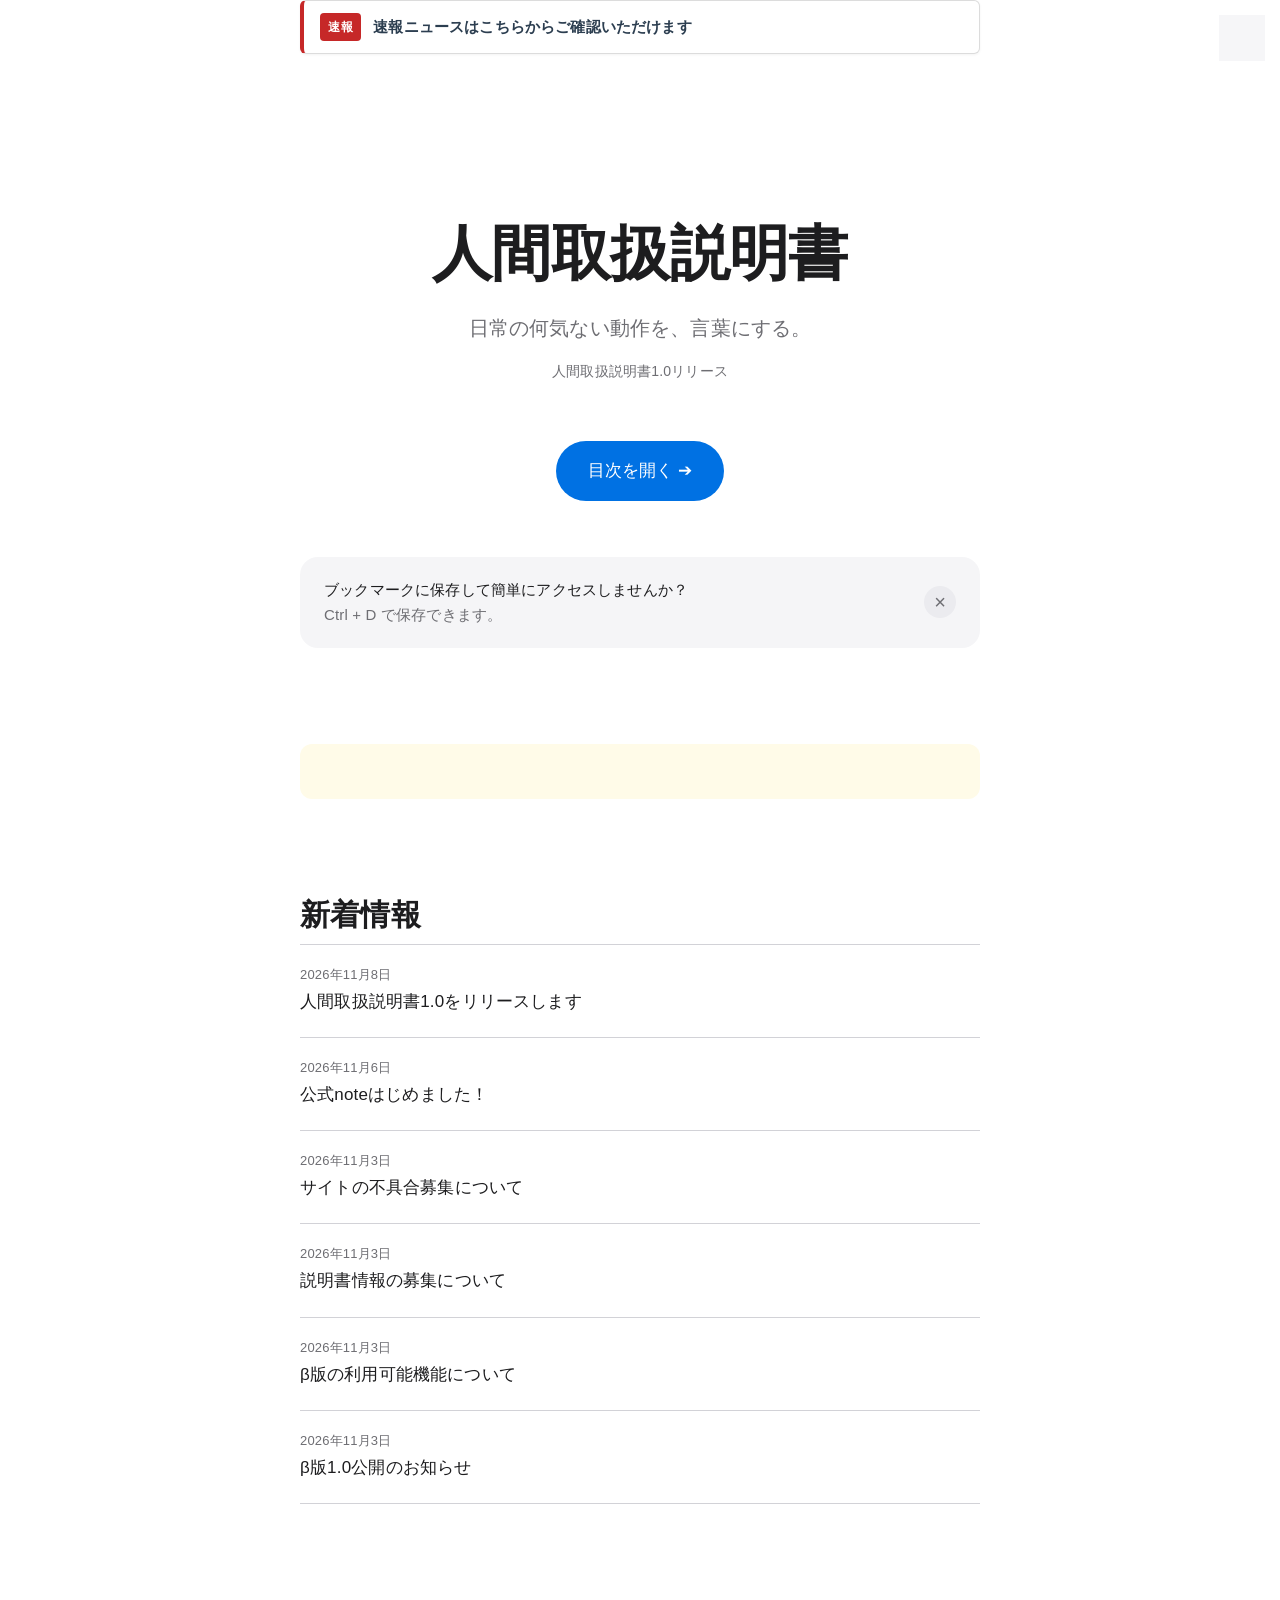
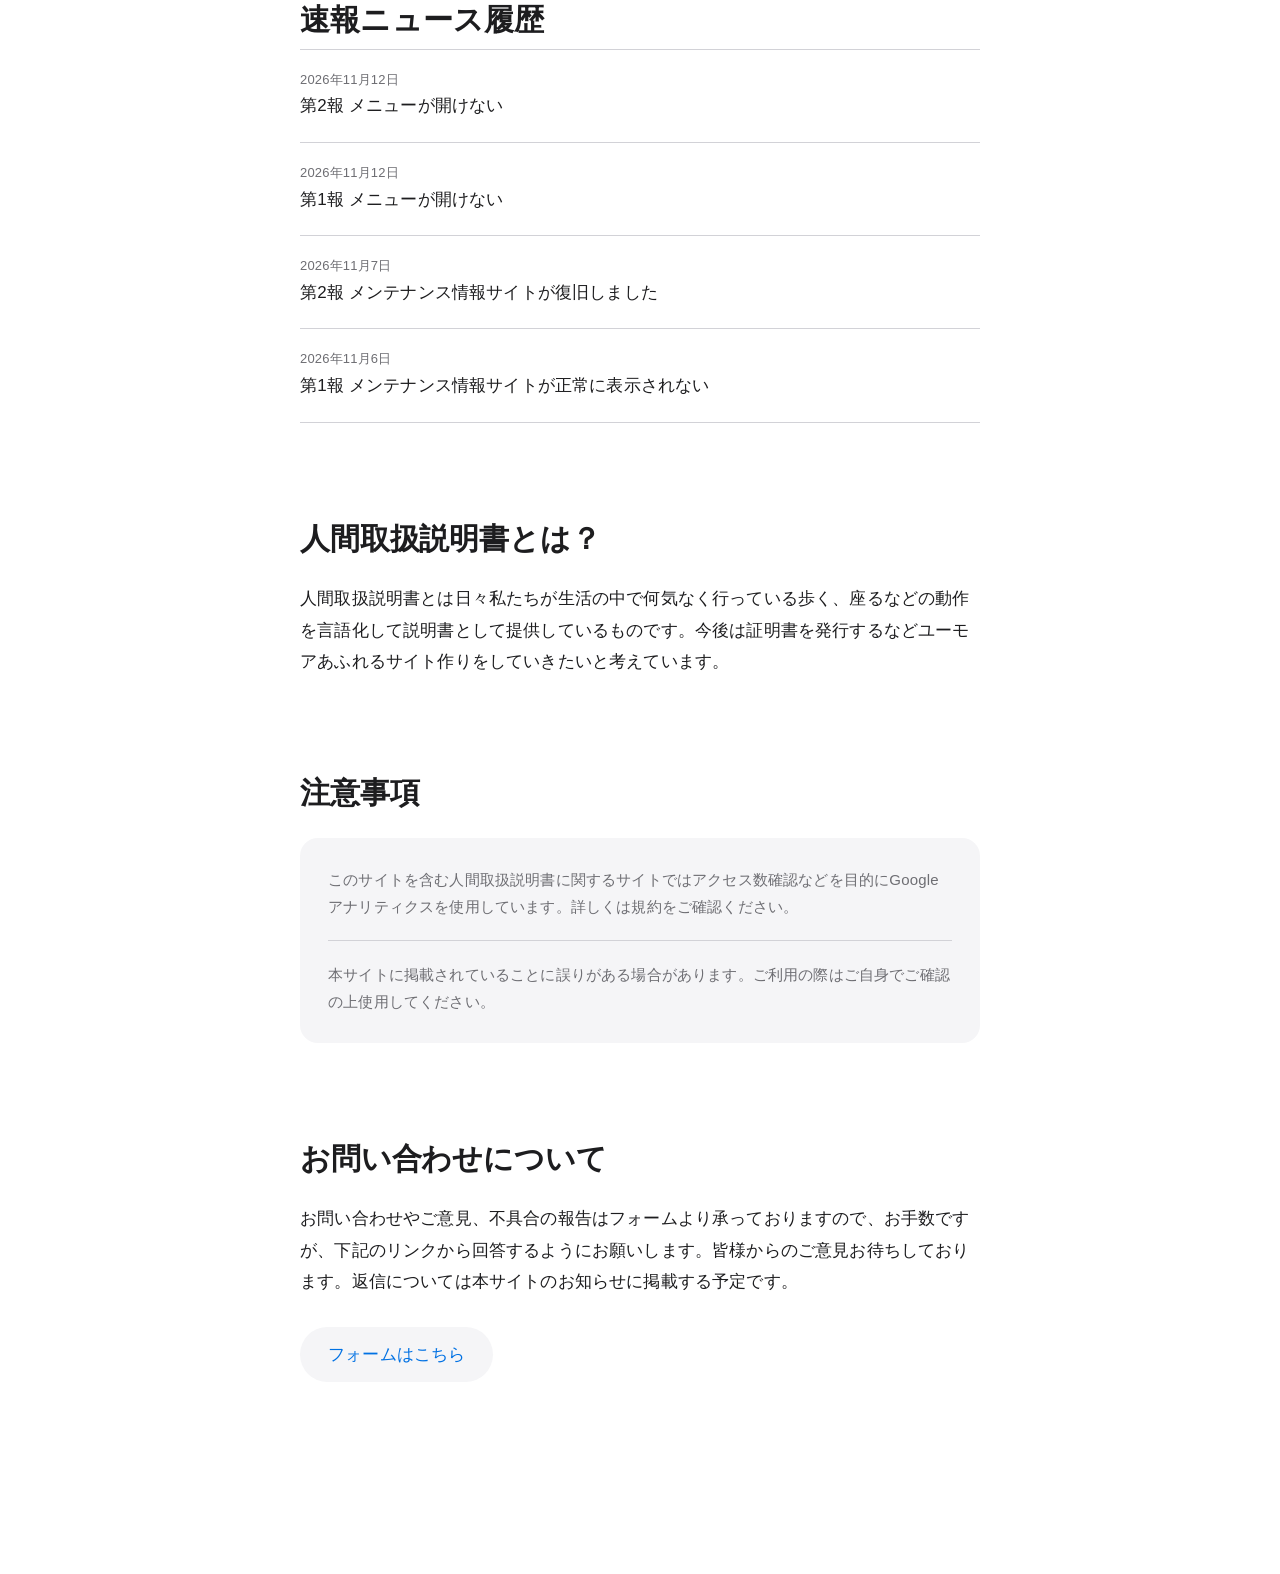
==== commit 65d177c5: "Add files via upload" ====
--- a/File/index.html
+++ b/File/index.html
@@ -155,7 +155,17 @@
     <section class="news-container">
       <div class="news-header">速報ニュース履歴</div>
       <ul class="news-list">
-                     <li><div class="news-content">
+         <li><div class="news-content">
+            <div class="news-date">2026年11月12日</div>
+            <a href="date.html?page=20">第2報 メニューが開けない</a>
+          </div>
+          </li>
+         <li><div class="news-content">
+            <div class="news-date">2026年11月12日</div>
+            <a href="date.html?page=19">第1報 メニューが開けない</a>
+          </div>
+          </li>
+            <li><div class="news-content">
             <div class="news-date">2026年11月7日</div>
             <a href="date.html?page=11">第2報 メンテナンス情報サイトが復旧しました</a>
           </div>
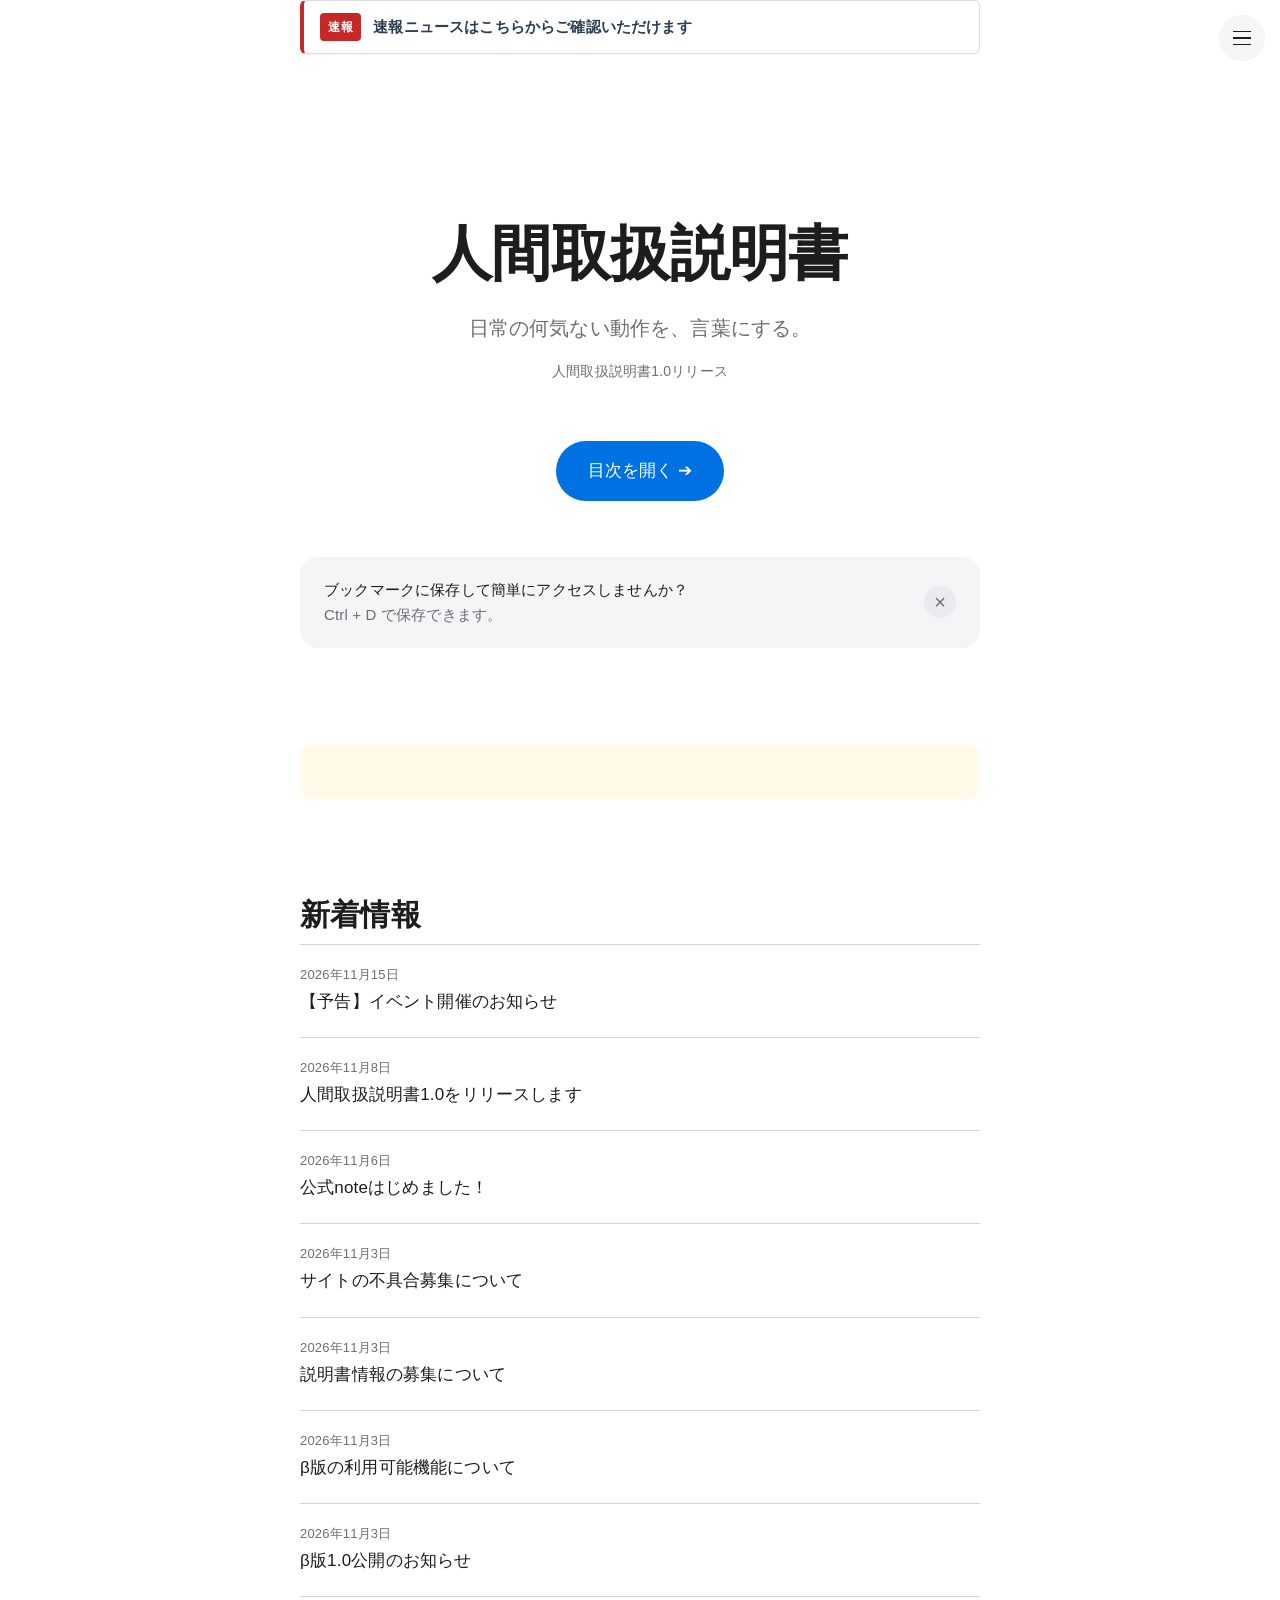
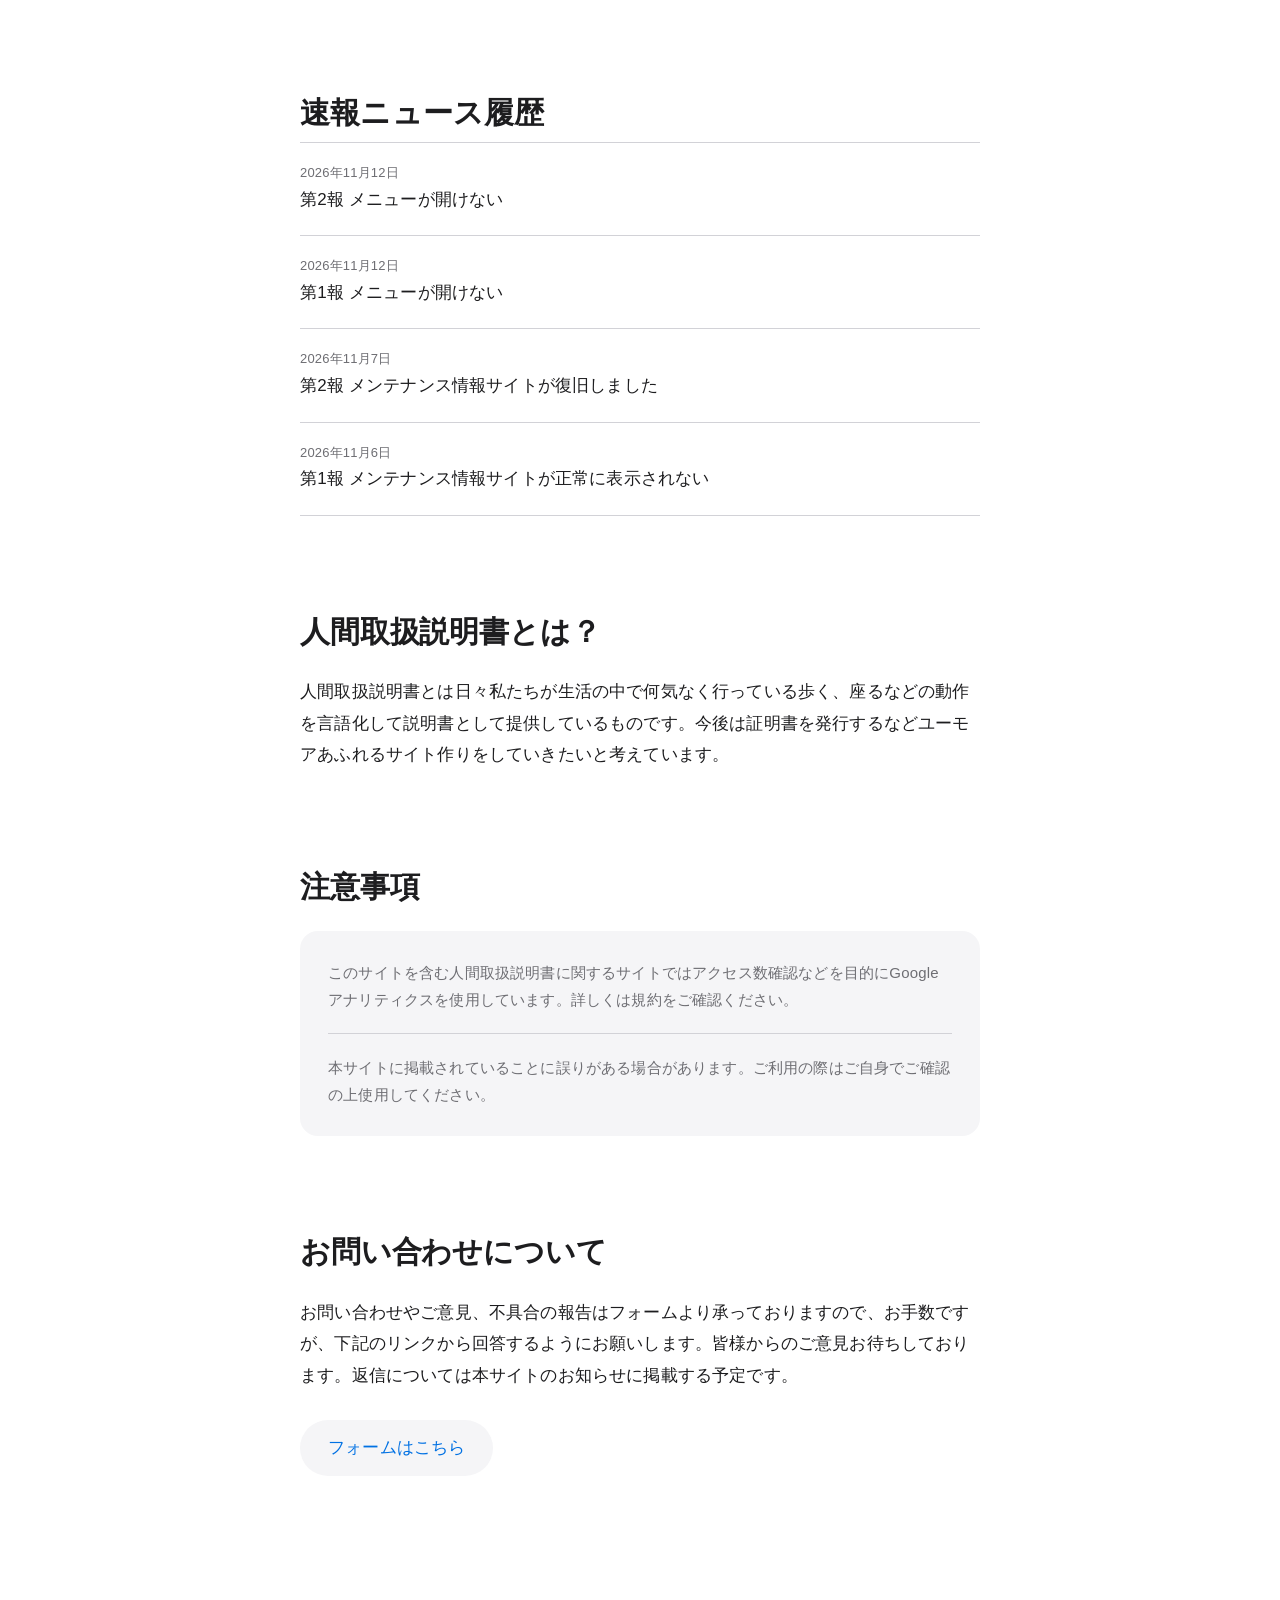
==== commit 494d41a7: "Add files via upload" ====
--- a/File/index.html
+++ b/File/index.html
@@ -74,7 +74,7 @@
           <dt>アクセス日時</dt>
           <dd id="infoTime">-</dd>
           <dt>人間取扱説明書バージョン</dt>
-          <dd id="infoAppVer">1.0</dd>
+          <dd id="infoAppVer">1.1p</dd>
         </dl>
       </div>
     </div>
@@ -117,6 +117,11 @@
     <section class="news-container">
       <div class="news-header">新着情報</div>
       <ul class="news-list">
+      <li><div class="news-content">
+            <div class="news-date">2026年11月15日</div>
+            <a href="date.html?page=21">【予告】イベント開催のお知らせ</a>
+          </div>
+        </li>
         <li><div class="news-content">
             <div class="news-date">2026年11月8日</div>
             <a href="date.html?page=14">人間取扱説明書1.0をリリースします</a>
